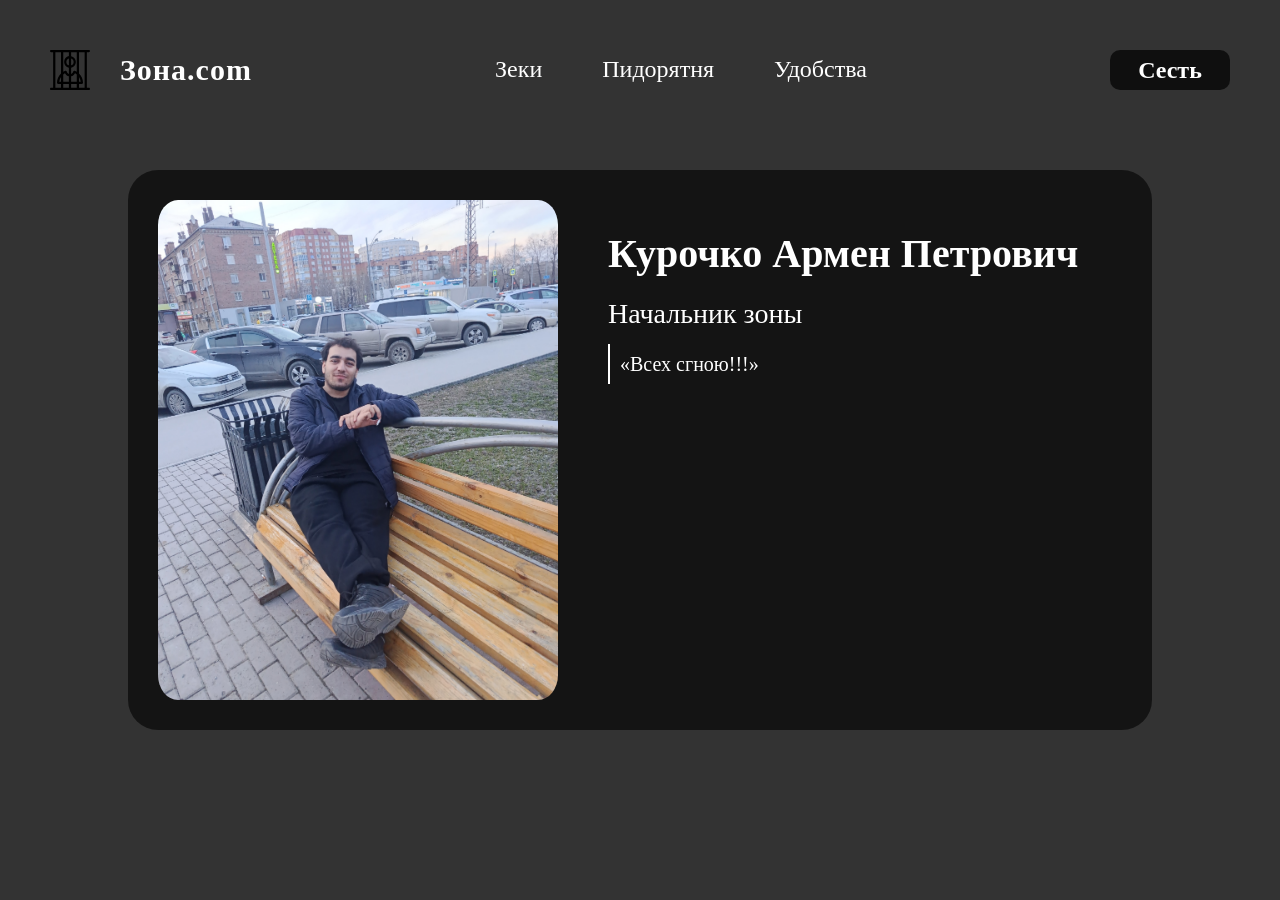
==== index.html @ 1f58d218 "Add files via upload" ====
<!DOCTYPE html>
<html lang="en">

<head>
    <meta charset="UTF-8">
    <!-- <meta name="viewport" content="width=device-width, initial-scale=1.0"> -->
    <title>Зона</title>
    <link rel="stylesheet" href="./css/reset.css">
    <link rel="stylesheet" href="./css/main.css">
</head>

<body>
    <header class="header">
        <div class="header-row">
            <div class="header-title">
                <div class="header-title-img">
                    <img src="./img/logo.svg" alt="Logo">
                </div>
                <div class="header-title-text">Зона.com</div>
            </div>

            <nav class="header-nav">
                <ul>
                    <li><a href="#">Зеки</a></li>
                    <li><a href="#">Пидорятня</a></li>
                    <li><a href="#">Удобства</a></li>
                </ul>
            </nav>

            <button class="header-btn" type="button">
                <div class="btn">Сесть</div>
            </button>
        </div>
    </header>

    <main>
        <div class="container">
            <section>
                <div class="card">
                    <div class="card-img">
                        <img class="img-1" src="./img/boss.jpg" alt="Boss">
                        <img class="img-2" src="./img/boss-2.jpg" alt="Boss-2">
                    </div>

                    <div class="card-content">
                        <div class="card-content-title">Курочко Армен Петрович</div>
                        <div class="card-content-subtitle">Начальник зоны</div>
                        <blockquote class="card-content-cit">«Всех сгною!!!»</blockquote>
                    </div>

                    
                </div>
            </section>
        </div>
    </main>
</body>

</html>
---- css/main.css ----
body {
    font-size: 24px;
    font-family: Georgia, 'Times New Roman', Times, serif;
    background-color: rgb(51, 51, 51);
    color: white;
    line-height: 130%;
    font-weight: 500;
}

/* HEADER */

.header {}

.header-row {
    display: flex;
    justify-content: space-between;
    padding: 50px;
}

.header-title {
    display: flex;
    align-items: center;
    gap: 30px;
}

.header-title-img {
    width: 40px;
}

.header-title-text {
    font-size: 30px;
    font-weight: 600;
    letter-spacing: 1px;
}

.header-nav {
    display: flex;
    align-items: center;
}

.header-nav ul {
    display: flex;
    align-items: center;
    gap: 60px;
}

.header-nav ul li {
    transition: 0.4s ease;
}

.header-nav ul li:hover {
    transform: translateY(-20%);
}

.header-btn {}

.btn {
    height: 100%;
    width: 120px;
    background-color: rgba(0, 0, 0, 0.7);
    border-radius: 10px;
    display: flex;
    align-items: center;
    justify-content: center;
    font-weight: 700;
    transition: 0.4s;
}

.btn:hover {
    background-color: rgba(0, 0, 0, 0.4);
}

/* MAIN */

.container {
    margin-top: 30px;
    margin-left: auto;
    margin-right: auto;
    width: 80%;
}

.card {
    padding: 30px;
    background-color: rgba(0, 0, 0, 0.601);
    border-radius: 30px;
    display: flex;
    gap: 50px;
}

.card-img {
    position: relative;
    width: 400px;
    height: 500px;
    
}

.card-img img {
    width: 100%;
    height: 100%;
    object-fit: cover;
    border-radius: 5%;
    position: absolute;
    left: 0;
    top: 0;
    transition: 0.6s ease;
}

.img-2 {
    opacity: 0;
}

.card-img:hover .img-2 {
    opacity: 1;
}

.card-img:hover .img-1 {
    opacity: 0;
}

.card-content {
    padding-top: 30px;
    display: flex;
    flex-direction: column;
    max-width: 50%;
}

.card-content-title {
    font-weight: 800;
    font-size: 40px;
    line-height: 120%;
    margin-bottom: 20px;
}

.card-content-subtitle {
    font-size: 28px;
    font-weight: 500;
}

.card-content-cit {
    padding-left: 10px;
    border-left: 2px solid white;
    font-size: 20px;
    line-height: 2;
    margin-top: 15px;
}
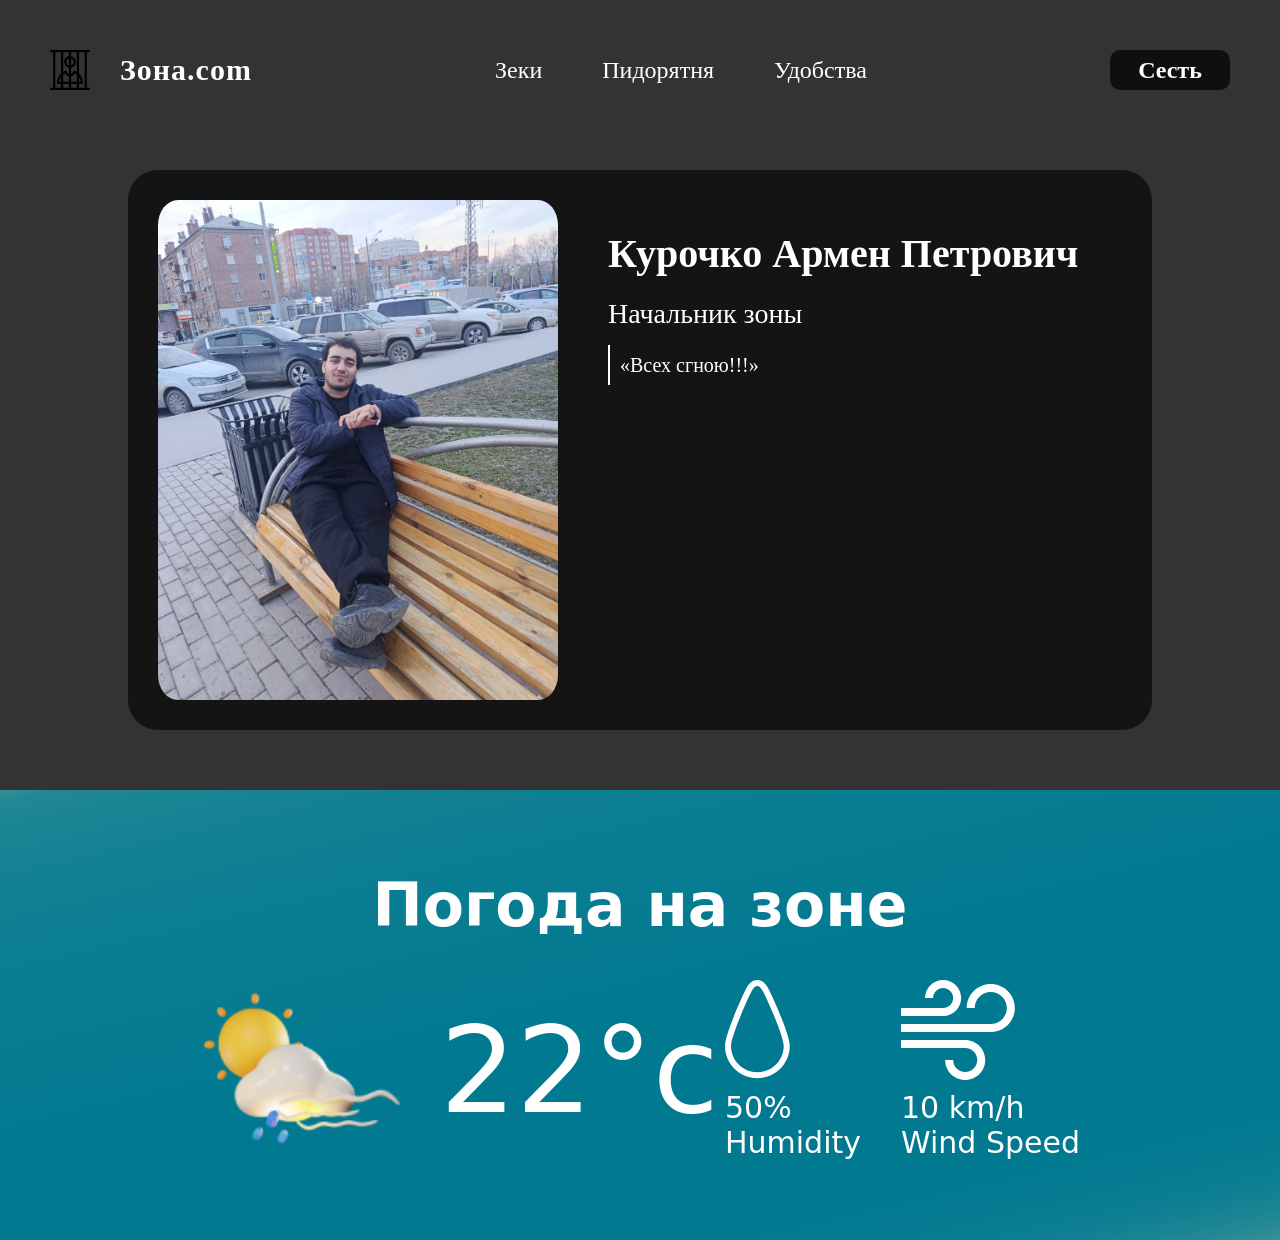
==== commit 2e95cec2: "Add files via upload" ====
--- a/index.html
+++ b/index.html
@@ -7,6 +7,7 @@
     <title>Зона</title>
     <link rel="stylesheet" href="./css/reset.css">
     <link rel="stylesheet" href="./css/main.css">
+    <link rel="stylesheet" href="./css/weather.css">
 </head>
 
 <body>
@@ -48,11 +49,55 @@
                         <blockquote class="card-content-cit">«Всех сгною!!!»</blockquote>
                     </div>
 
-                    
+
                 </div>
             </section>
         </div>
+        <section class="app">
+
+            <div class="weather">
+                <!-- <form action="" class="form" id="form">
+                        <input type="text" class="form__input" placeholder="Enter city name">
+                        <button class="form__btn">
+                            <img src="./img/weather/search-line.svg" alt="Search">
+                        </button>
+                    </form> -->
+                <h1 class="app-title">Погода на зоне</h1>
+                
+                <div class="weather-content">
+
+                    <div class="weather__info">
+                        <img src="./img/weather/drizzle.png" alt="Weather" class="weather__img">
+                        <div class="weather__temp">22°c</div>
+                        <!-- <div class="weather__city">Moscow</div> -->
+                    </div>
+
+                    <div class="weather-details-container">
+                        <div class="weather__details">
+                            <img src="./img/weather/vlaj.svg" alt="" class="details__img">
+                            <div class="weather__info-container">
+                                <div class="details__value" id="humidity">50%</div>
+                                <div class="details__title">Humidity</div>
+                            </div>
+                        </div>
+
+                        <div class="weather__details">
+                            <img src="./img/weather/wind.svg" alt="" class="details__img">
+                            <div class="weather__info-container">
+                                <div class="details__value" id="speed">10 km/h</div>
+                                <div class="details__title">Wind Speed</div>
+                            </div>
+
+                        </div>
+                    </div>
+                </div>
+
+
+
+        </section>
+        </div>
     </main>
+    <script src="./js/main.js"></script>
 </body>
 
 </html>
--- a/css/main.css
+++ b/css/main.css
@@ -3,7 +3,7 @@
     font-family: Georgia, 'Times New Roman', Times, serif;
     background-color: rgb(51, 51, 51);
     color: white;
-    line-height: 130%;
+    /* line-height: 130%; */
     font-weight: 500;
 }
 
--- a/css/weather.css
+++ b/css/weather.css
@@ -0,0 +1,160 @@
+.app {
+    display: flex;
+    justify-content: center;
+    margin-top: 60px;
+}
+
+.weather {
+    width: 100%;
+    background: linear-gradient(167deg, #389196, 4.7%, #007991, 95.98%, #389196);
+    display: flex;
+    flex-direction: column;
+    justify-content: center;
+    font-family: system-ui;
+    padding: 80px 200px;
+}
+
+/* .form {
+
+    height: 40px;
+    background: #fff;
+    border-radius: 60px;
+    display: flex;
+    align-items: center;
+    margin: 30px 20px 10px;
+
+}
+
+.form__input {
+    font-size: 18px;
+    padding-left: 20px;
+    padding-right: 10px;
+    color: rgb(0, 0, 0);
+}
+
+input:focus {
+    outline: none;
+}
+
+.form__btn {
+    padding: 0 10px;
+    display: flex;
+    align-items: center;
+
+} */
+
+.app-title {
+    text-align: center;
+    font-size: 60px;
+    font-weight: 700;
+}
+
+.weather__info {
+    display: flex;
+    align-items: center;
+    gap: 40px;
+}
+
+
+.weather-content {
+    margin-top: 40px;
+    display: flex;
+    justify-content: space-between;
+}
+
+
+.weather__img {
+    width: 200px;
+}
+
+.weather__temp {
+    font-size: 120px;
+}
+
+.weather-details-container {
+    display: flex;
+    align-items: center;
+    gap: 40px;
+}
+
+.weather__details {
+    font-size: 30px;
+    display: flex;
+    flex-direction: column;
+    align-items: flex-start;
+    gap: 10px;
+}
+
+.details__img {
+    height: 100px;
+}
+
+.weather__info-container {
+    display: flex;
+    flex-direction: column;
+    font-weight: 400;
+}
+
+.details__value {}
+
+.details__title {}
+
+/* .weather__img {
+    width: 60px;
+    margin-bottom: 15px;
+}
+
+.weather__temp {
+    font-weight: 700;
+    font-style: Bold;
+    font-size: 56px;
+    line-height: 100%;
+    letter-spacing: 0%;
+    text-align: center;
+}
+
+.weather__city {
+    font-weight: 500;
+    font-style: Medium;
+    font-size: 38px;
+    line-height: 100%;
+    letter-spacing: 0%;
+    text-align: center;
+}
+
+.weather-details-container {
+    display: flex;
+    justify-content: space-between;
+}
+
+.weather__details {
+    display: flex;
+}
+
+.weather__info-container {
+    display: flex;
+    flex-direction: column;
+    justify-content: space-between;
+}
+
+.details__img {
+    width: 36px;
+    height: 36px;
+    margin-right: 10px;
+}
+
+.details__value {
+    font-weight: 300;
+    font-style: Light;
+    font-size: 20px;
+    line-height: 100%;
+    letter-spacing: 0%;
+}
+
+.details__title {
+    font-weight: 300;
+    font-style: Light;
+    font-size: 14px;
+    line-height: 100%;
+    letter-spacing: 0%;
+} */
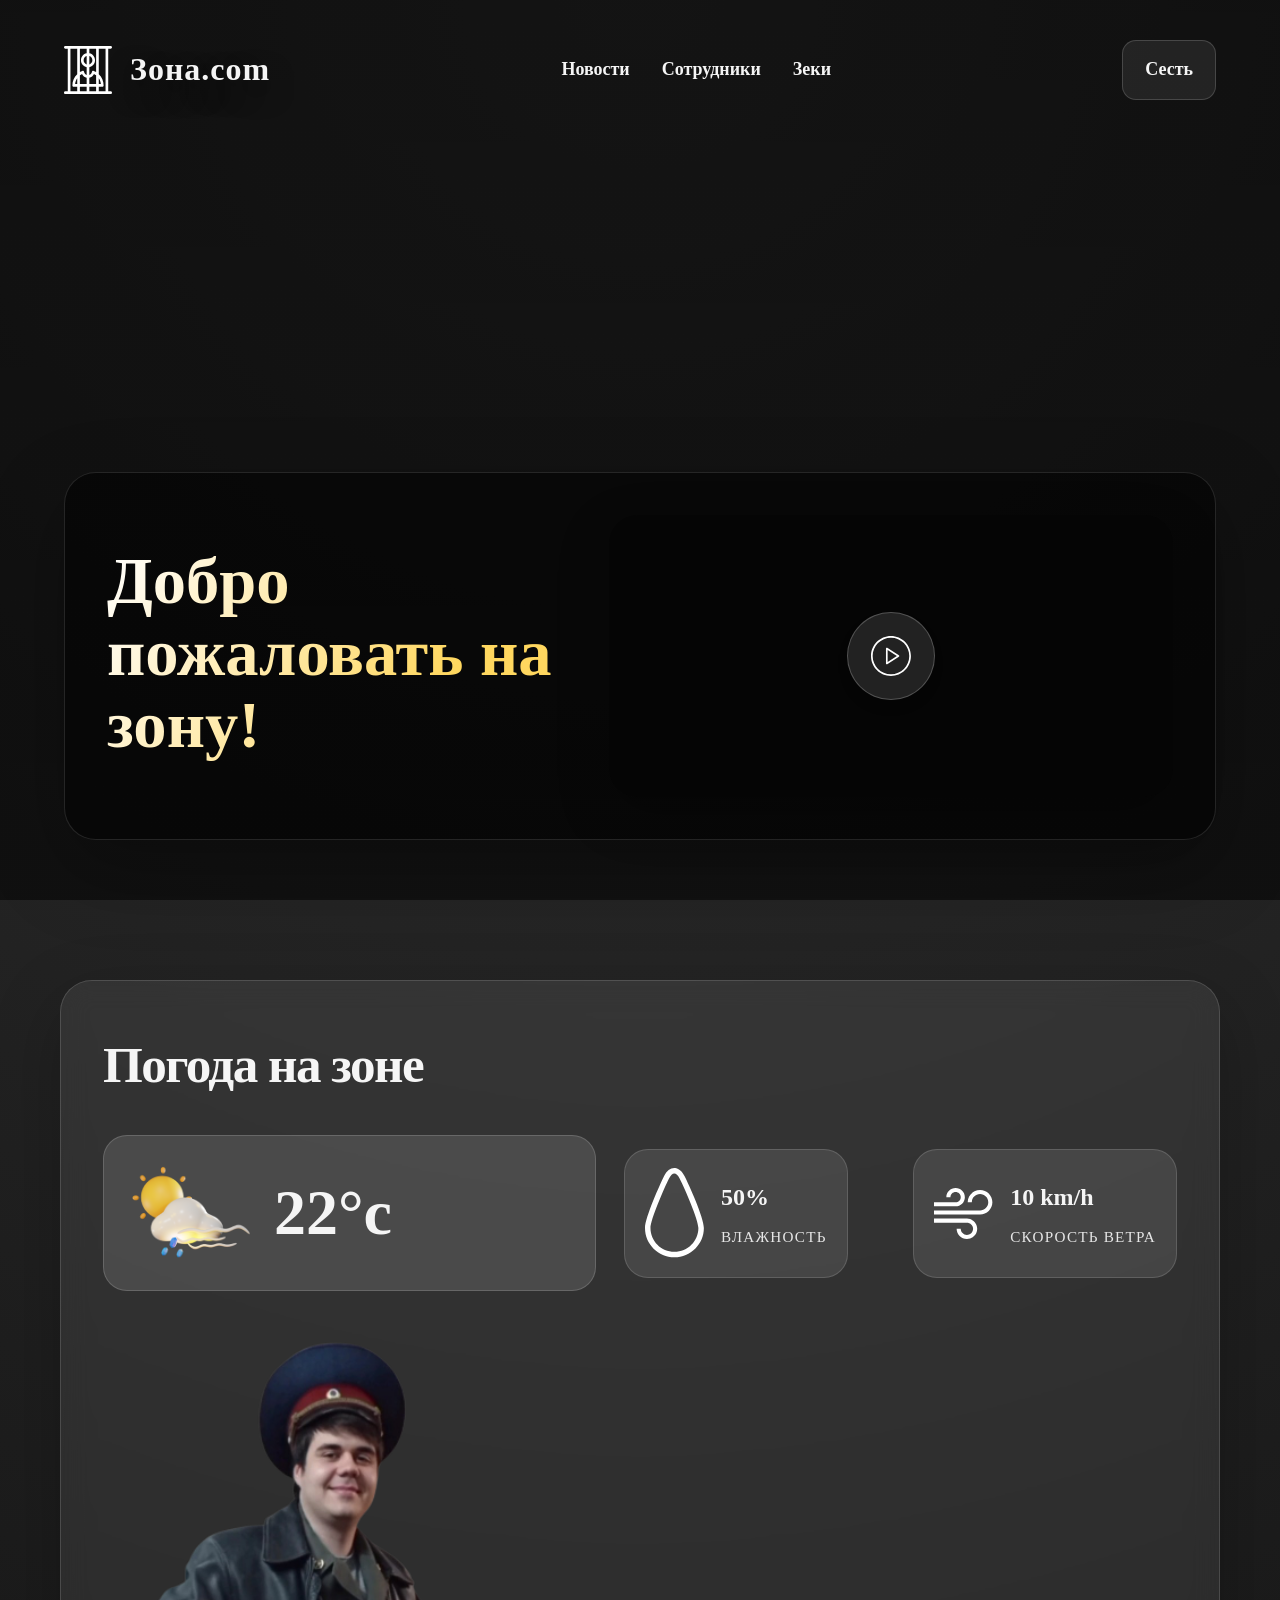
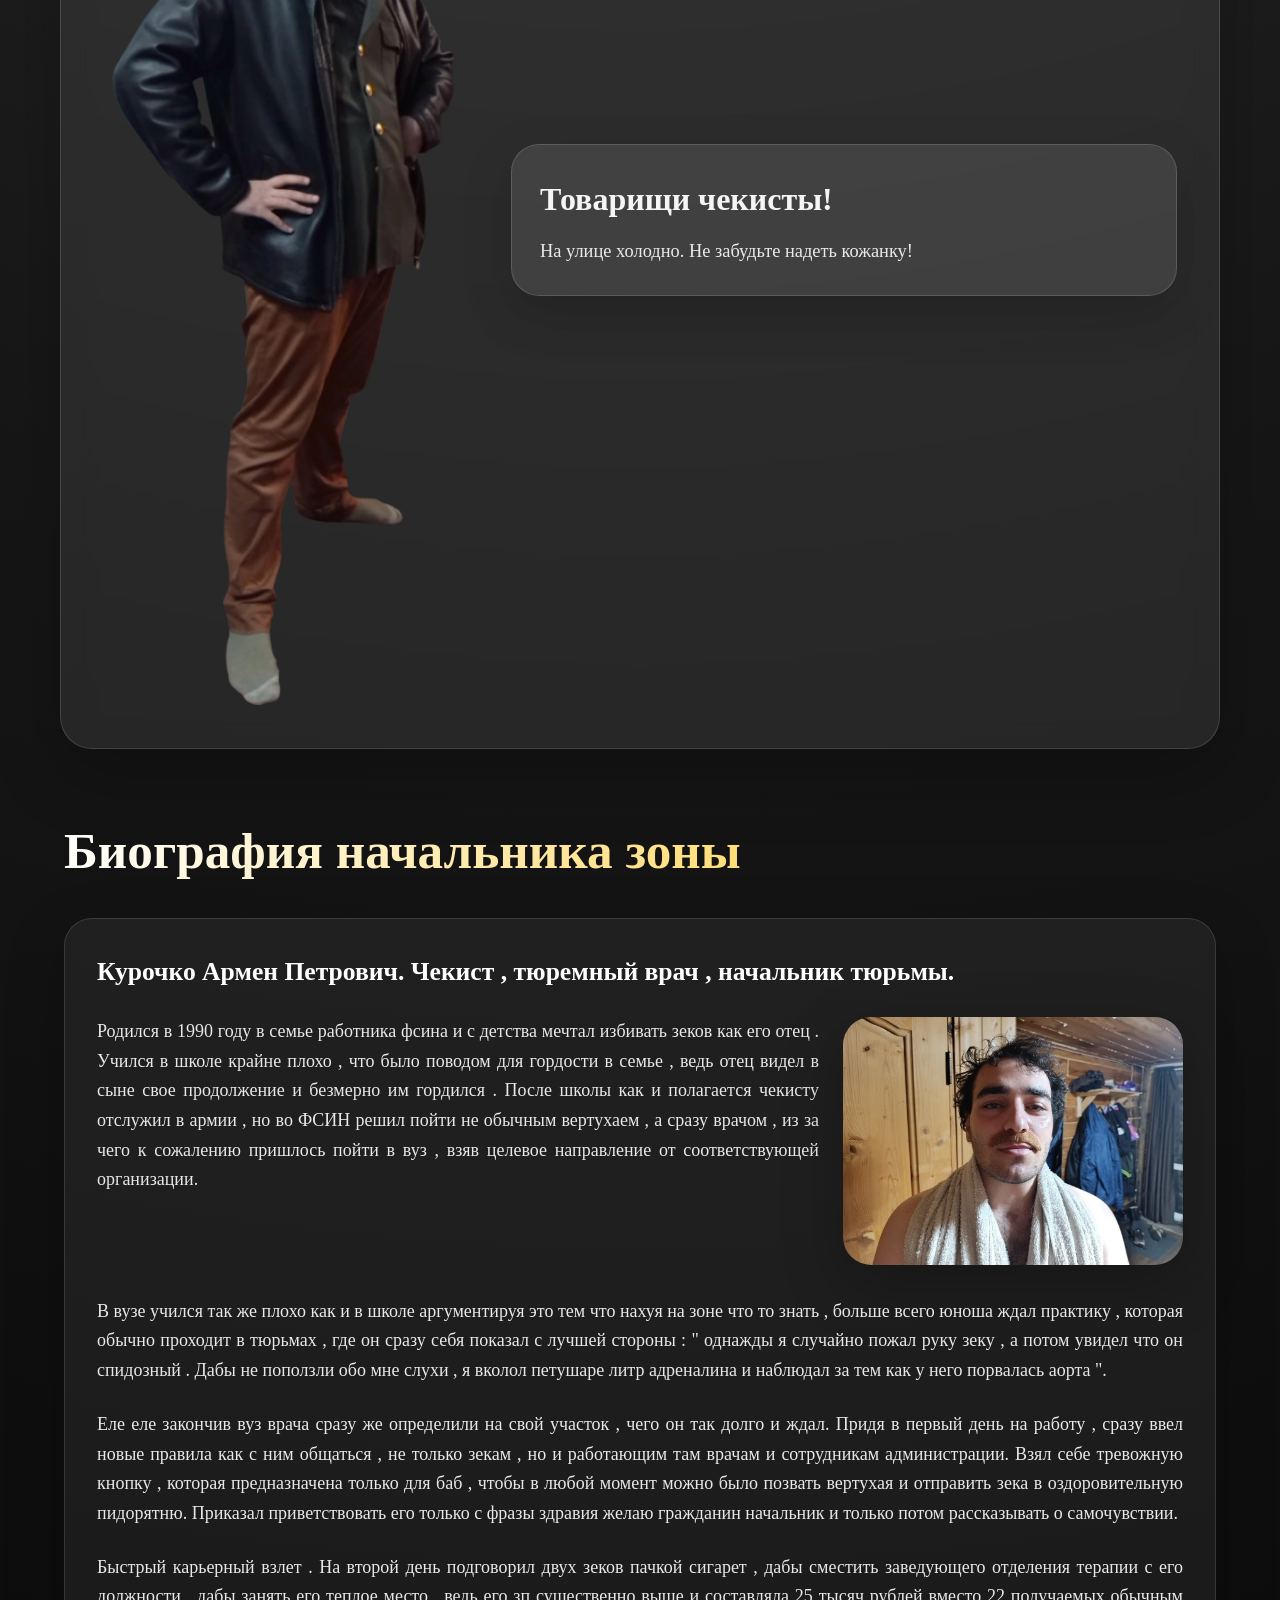
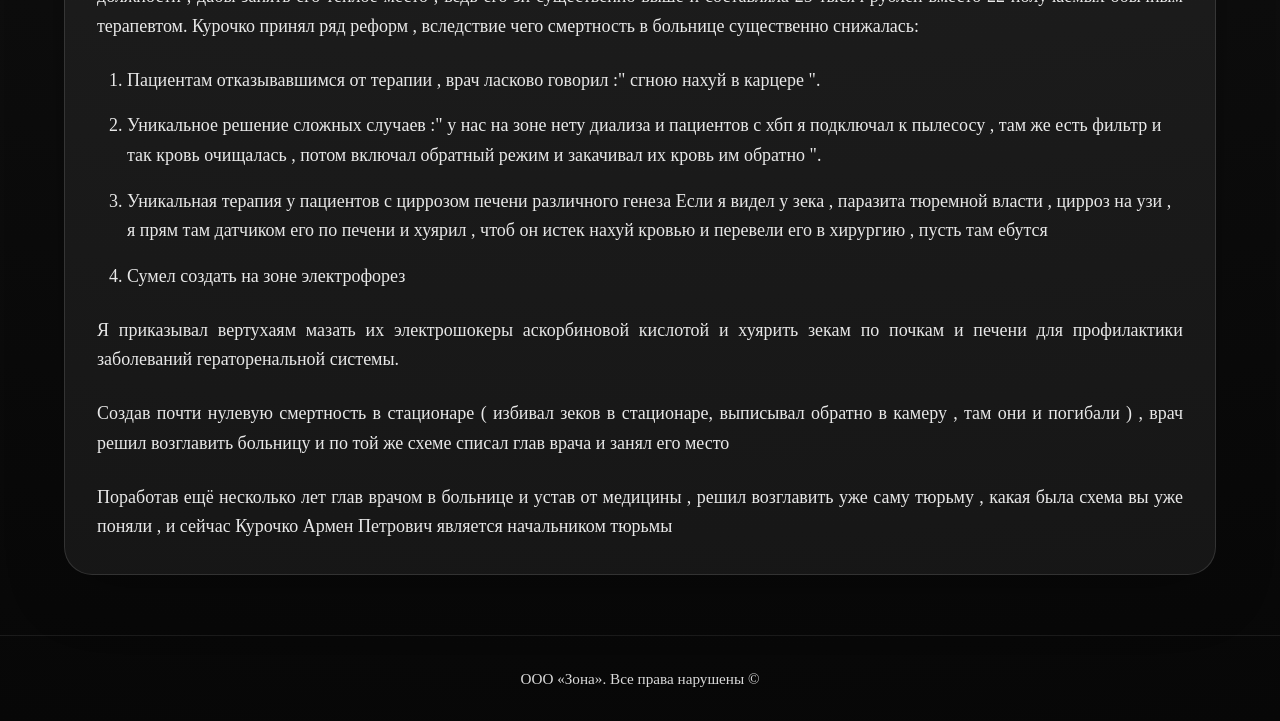
==== commit 882d5ed8: "Add files via upload" ====
--- a/index.html
+++ b/index.html
@@ -3,7 +3,7 @@
 
 <head>
     <meta charset="UTF-8">
-    <!-- <meta name="viewport" content="width=device-width, initial-scale=1.0"> -->
+    <meta name="viewport" content="width=device-width, initial-scale=1.0">
     <title>Зона</title>
     <link rel="stylesheet" href="./css/reset.css">
     <link rel="stylesheet" href="./css/main.css">
@@ -11,34 +11,30 @@
 </head>
 
 <body>
-    <header class="header">
+    <header class="header header-h">
         <div class="header-row">
-            <div class="header-title">
-                <div class="header-title-img">
-                    <img src="./img/logo.svg" alt="Logo">
-                </div>
-                <div class="header-title-text">Зона.com</div>
-            </div>
-
+            <a href="./index.html">
+                <div class="header-title">
+                    <div class="header-title-img">
+                        <img src="./img/logo.svg" alt="Logo">
+                    </div>
+                    <div class="header-title-text">Зона.com</div>
+                </div>
+            </a>
             <nav class="header-nav">
                 <ul>
-                    <li><a href="#">Зеки</a></li>
-                    <li><a href="#">Пидорятня</a></li>
-                    <li><a href="#">Удобства</a></li>
+                    <li><a href="./pages/news.html">Новости</a></li>
+                    <li><a href="./pages/employee.html">Сотрудники</a></li>
+                    <li><a href="./pages/zeki.html">Зеки</a></li>
                 </ul>
             </nav>
 
-            <button class="header-btn" type="button">
-                <div class="btn">Сесть</div>
-            </button>
+            <a href="./pages/form.html" class="header-btn btn">Сесть</a>
         </div>
-    </header>
-
-    <main>
         <div class="container">
             <section>
                 <div class="card">
-                    <div class="card-img">
+                    <!-- <div class="card-img">
                         <img class="img-1" src="./img/boss.jpg" alt="Boss">
                         <img class="img-2" src="./img/boss-2.jpg" alt="Boss-2">
                     </div>
@@ -47,12 +43,25 @@
                         <div class="card-content-title">Курочко Армен Петрович</div>
                         <div class="card-content-subtitle">Начальник зоны</div>
                         <blockquote class="card-content-cit">«Всех сгною!!!»</blockquote>
-                    </div>
-
-
+                    </div> -->
+                    <h1 class="card-title">Добро пожаловать на зону!</h1>
+                    <div class="video-container">
+                        <video src="./video/video.mp4" class="video"></video>
+                        <div class="overlay">
+                            <button class="video-button">
+                                <img src="./img/play-white.svg" alt="Play" class="btn-icon">
+                            </button>
+                        </div>
+
+                    </div>
                 </div>
             </section>
         </div>
+
+    </header>
+
+    <main>
+
         <section class="app">
 
             <div class="weather">
@@ -63,7 +72,7 @@
                         </button>
                     </form> -->
                 <h1 class="app-title">Погода на зоне</h1>
-                
+
                 <div class="weather-content">
 
                     <div class="weather__info">
@@ -77,7 +86,7 @@
                             <img src="./img/weather/vlaj.svg" alt="" class="details__img">
                             <div class="weather__info-container">
                                 <div class="details__value" id="humidity">50%</div>
-                                <div class="details__title">Humidity</div>
+                                <div class="details__title">Влажность</div>
                             </div>
                         </div>
 
@@ -85,18 +94,115 @@
                             <img src="./img/weather/wind.svg" alt="" class="details__img">
                             <div class="weather__info-container">
                                 <div class="details__value" id="speed">10 km/h</div>
-                                <div class="details__title">Wind Speed</div>
+                                <div class="details__title">Скорость ветра</div>
                             </div>
 
                         </div>
                     </div>
                 </div>
 
-
-
+                <div class="weather-content-bottom">
+                    <img src="./img/weather/koj-cold.png" alt="koj" class="koj">
+                    <div class="weather-message">
+                        <div class="weather-message-hello">Товарищи чекисты!</div>
+                        <div class="weather-message-text">На улице холодно. Не забудьте надеть кожанку!</div>
+                    </div>
+                </div>
+
+
+        </section>
+
+        <section>
+            <div class="container">
+                <h1 class="bio-title">Биография начальника зоны</h1>
+                <div class="bio-text">
+                    <h2>Курочко Армен Петрович. Чекист , тюремный врач , начальник тюрьмы.</h2>
+                    <div class="text-img">
+                        <p>Родился в 1990 году в семье работника фсина и с детства мечтал избивать зеков как его отец .
+                            Учился
+                            в школе крайне плохо
+                            , что было поводом для гордости в семье , ведь отец видел в сыне свое продолжение и безмерно
+                            им
+                            гордился . После школы
+                            как и полагается чекисту отслужил в армии , но во ФСИН решил пойти не обычным вертухаем , а
+                            сразу
+                            врачом , из за чего к
+                            сожалению пришлось пойти в вуз , взяв целевое направление от соответствующей организации.
+                        </p>
+
+                        <div class="bio-img-container">
+                            <img src="./img/bio-img.jpg" alt="Armen" class="bio-img">
+                        </div>
+
+                    </div>
+
+
+                    <p>В вузе учился так же плохо как и в школе аргументируя это тем что нахуя на зоне что то знать ,
+                        больше всего юноша ждал
+                        практику , которая обычно проходит в тюрьмах , где он сразу себя показал с лучшей стороны : "
+                        однажды я случайно пожал
+                        руку зеку , а потом увидел что он спидозный . Дабы не поползли обо мне слухи , я вколол петушаре
+                        литр адреналина и
+                        наблюдал за тем как у него порвалась аорта ".</p>
+
+                    <p>Еле еле закончив вуз врача сразу же определили на свой участок , чего он так долго и ждал. Придя
+                        в
+                        первый день на работу
+                        , сразу ввел новые правила как с ним общаться , не только зекам , но и работающим там врачам и
+                        сотрудникам
+                        администрации. Взял себе тревожную кнопку , которая предназначена только для баб , чтобы в любой
+                        момент можно было
+                        позвать вертухая и отправить зека в оздоровительную пидорятню. Приказал приветствовать его
+                        только с
+                        фразы здравия желаю
+                        гражданин начальник и только потом рассказывать о самочувствии.</p>
+
+                    <p>Быстрый карьерный взлет .
+                        На второй день подговорил двух зеков пачкой сигарет , дабы сместить заведующего отделения
+                        терапии с
+                        его должности , дабы
+                        занять его теплое место , ведь его зп существенно выше и составляла 25 тысяч рублей вместо 22
+                        получаемых обычным
+                        терапевтом. Курочко принял ряд реформ , вследствие чего смертность в больнице существенно
+                        снижалась:</p>
+                    <ol>
+                        <li>Пациентам отказывавшимся от терапии , врач ласково говорил :" сгною нахуй в карцере ".</li>
+                        <li>Уникальное решение сложных случаев :" у нас на зоне нету диализа и пациентов с хбп я
+                            подключал к
+                            пылесосу , там же
+                            есть фильтр и так кровь очищалась , потом включал обратный режим и закачивал их кровь им
+                            обратно ".</li>
+                        <li>Уникальная терапия у пациентов с циррозом печени различного генеза
+                            Если я видел у зека , паразита тюремной власти , цирроз на узи , я прям там датчиком его по
+                            печени и
+                            хуярил , чтоб он
+                            истек нахуй кровью и перевели его в хирургию , пусть там ебутся
+                        </li>
+                        <li>Сумел создать на зоне электрофорез</li>
+                    </ol>
+
+
+                    <p>Я приказывал вертухаям мазать их электрошокеры аскорбиновой кислотой и хуярить зекам по почкам и
+                        печени для профилактики
+                        заболеваний гераторенальной системы.</p>
+
+                    <p>Создав почти нулевую смертность в стационаре ( избивал зеков в стационаре, выписывал обратно в
+                        камеру , там они и
+                        погибали ) , врач решил возглавить больницу и по той же схеме списал глав врача и занял его
+                        место</p>
+
+                    <p>Поработав ещё несколько лет глав врачом в больнице и устав от медицины , решил возглавить уже
+                        саму
+                        тюрьму , какая была
+                        схема вы уже поняли , и сейчас Курочко Армен Петрович является начальником тюрьмы</p>
+
+                </div>
+            </div>
         </section>
         </div>
     </main>
+
+    <footer class="footer">ООО «Зона». Все права нарушены ©</footer>
     <script src="./js/main.js"></script>
 </body>
 
--- a/css/main.css
+++ b/css/main.css
@@ -1,145 +1,345 @@
+*,
+*::before,
+*::after {
+    box-sizing: border-box;
+}
+
+html,
 body {
-    font-size: 24px;
+    margin: 0;
+    padding: 0;
+    min-height: 100%;
+}
+
+body {
     font-family: Georgia, 'Times New Roman', Times, serif;
-    background-color: rgb(51, 51, 51);
-    color: white;
-    /* line-height: 130%; */
+    font-size: 18px;
+    line-height: 1.65;
     font-weight: 500;
+    color: #f5f5f5;
+    background: radial-gradient(circle at top, #2f2f2f 0%, #161616 55%, #070707 100%);
+}
+
+a {
+    color: inherit;
+    text-decoration: none;
+}
+
+img {
+    max-width: 100%;
+    display: block;
+}
+
+button,
+input,
+select {
+    font: inherit;
 }
 
 /* HEADER */
 
-.header {}
+.header {
+    background-image: linear-gradient(rgba(0, 0, 0, 0.588), rgba(0, 0, 0, 0.533)), url('https://avatars.mds.yandex.net/i?id=0052e445985fc581bc419fad2e27805e_l-5161061-images-thumbs&n=13');
+    background-size: cover;
+    background-position: center;
+    background-repeat: no-repeat;
+    /* min-height: 100vh; */
+    display: flex;
+    flex-direction: column;
+    justify-content: space-between;
+}
+
+.header-h {
+    min-height: 100vh;
+}
 
 .header-row {
-    display: flex;
+    width: min(1160px, 90%);
+    margin: 0 auto;
+    padding: 40px 0;
+    display: flex;
+    align-items: center;
     justify-content: space-between;
-    padding: 50px;
+    gap: 24px;
+    flex-wrap: wrap;
 }
 
 .header-title {
     display: flex;
     align-items: center;
-    gap: 30px;
+    gap: 18px;
 }
 
 .header-title-img {
+    width: 48px;
+}
+
+.header-title-text {
+    font-size: clamp(1.8rem, 2.5vw, 2.8rem);
+    font-weight: 800;
+    letter-spacing: 1px;
+    text-shadow: 0 12px 24px rgba(0, 0, 0, 0.5);
+}
+
+.header-nav ul {
+    display: flex;
+    flex-wrap: wrap;
+    gap: 32px;
+    margin: 0;
+    padding: 0;
+    list-style: none;
+}
+
+.header-nav a {
+    color: #f5f5f5;
+    font-weight: 600;
+    transition: color 0.25s ease, transform 0.25s ease;
+}
+
+.header-nav a:hover {
+    color: #ffd85f;
+    transform: translateY(-3px);
+}
+
+.header-btn {
+    display: inline-flex;
+}
+
+.btn {
+    display: inline-flex;
+    align-items: center;
+    justify-content: center;
+    padding: 14px 22px;
+    border-radius: 14px;
+    border: 1px solid rgba(255, 255, 255, 0.16);
+    background-color: rgba(255, 255, 255, 0.08);
+    color: #ffffff;
+    font-weight: 700;
+    transition: transform 0.25s ease, background-color 0.25s ease, border-color 0.25s ease;
+}
+
+.btn:hover {
+    background-color: rgba(255, 216, 95, 0.18);
+    border-color: rgba(255, 216, 95, 0.35);
+    transform: translateY(-2px);
+}
+
+/* MAIN */
+
+.container {
+    width: min(1160px, 90%);
+    margin: 0 auto;
+    padding-bottom: 60px;
+}
+
+.card {
+    display: grid;
+    grid-template-columns: minmax(280px, 1fr) minmax(320px, 1.2fr);
+    gap: 32px;
+    align-items: center;
+    background: rgba(0, 0, 0, 0.555);
+    border: 1px solid rgba(255, 255, 255, 0.12);
+    border-radius: 32px;
+    padding: 42px;
+    box-shadow: 0 28px 80px rgba(0, 0, 0, 0.28);
+    /* backdrop-filter: blur(12px); */
+    overflow: visible;
+}
+
+.card-title {
+    margin: 0;
+    font-size: clamp(2.6rem, 5.2vw, 4.4rem);
+    line-height: 1.08;
+    font-weight: 800;
+    position: relative;
+    z-index: 3;
+    padding-bottom: 6px;
+    background: linear-gradient(120deg, #ffffff, #ffd75f 70%);
+    -webkit-background-clip: text;
+    -webkit-text-fill-color: transparent;
+    display: block;
+    max-width: 100%;
+    white-space: normal;
+    overflow-wrap: break-word;
+    word-break: break-word;
+}
+
+.video-container {
+    position: relative;
+    border-radius: 28px;
+    overflow: hidden;
+    min-height: 280px;
+    box-shadow: 0 18px 50px rgba(0, 0, 0, 0.26);
+    z-index: 1;
+}
+
+.video {
+    width: 100%;
+    height: auto;
+    display: block;
+}
+
+.overlay {
+    position: absolute;
+    inset: 0;
+    display: flex;
+    align-items: center;
+    justify-content: center;
+    background: rgba(0, 0, 0, 0.32);
+}
+
+.overlay.hidden {
+    opacity: 0;
+    visibility: hidden;
+    pointer-events: none;
+    transition: opacity 160ms ease, visibility 160ms ease;
+}
+
+.video-button {
+    width: 88px;
+    height: 88px;
+    border-radius: 50%;
+    background: rgba(255, 255, 255, 0.12);
+    border: 1px solid rgba(255, 255, 255, 0.22);
+    display: inline-flex;
+    align-items: center;
+    justify-content: center;
+    cursor: pointer;
+    transition: transform 0.25s ease, background-color 0.25s ease;
+}
+
+.video-button:hover {
+    background: rgba(255, 255, 255, 0.22);
+    transform: scale(1.05);
+}
+
+.btn-icon {
     width: 40px;
-}
-
-.header-title-text {
-    font-size: 30px;
-    font-weight: 600;
-    letter-spacing: 1px;
-}
-
-.header-nav {
-    display: flex;
-    align-items: center;
-}
-
-.header-nav ul {
-    display: flex;
-    align-items: center;
-    gap: 60px;
-}
-
-.header-nav ul li {
-    transition: 0.4s ease;
-}
-
-.header-nav ul li:hover {
-    transform: translateY(-20%);
-}
-
-.header-btn {}
-
-.btn {
-    height: 100%;
-    width: 120px;
-    background-color: rgba(0, 0, 0, 0.7);
-    border-radius: 10px;
-    display: flex;
-    align-items: center;
-    justify-content: center;
+    height: auto;
+    filter: drop-shadow(0 8px 20px rgba(0, 0, 0, 0.35));
+}
+
+.bio-title {
+    font-size: clamp(3rem, 4vw, 4.4rem);
+    font-weight: 800;
+    margin-top: 0;
+    margin-bottom: 24px;
+    background: linear-gradient(120deg, #ffffff, #ffd75f 70%);
+    -webkit-background-clip: text;
+    -webkit-text-fill-color: transparent;
+}
+
+.bio-text {
+    background: rgba(255, 255, 255, 0.06);
+    border: 1px solid rgba(255, 255, 255, 0.12);
+    border-radius: 28px;
+    padding: 32px;
+    box-shadow: 0 20px 60px rgba(0, 0, 0, 0.22);
+    color: #e8e8e8;
+}
+
+.bio-text h2 {
+    font-size: 1.6rem;
     font-weight: 700;
-    transition: 0.4s;
-}
-
-.btn:hover {
-    background-color: rgba(0, 0, 0, 0.4);
-}
-
-/* MAIN */
-
-.container {
-    margin-top: 30px;
-    margin-left: auto;
-    margin-right: auto;
-    width: 80%;
-}
-
-.card {
-    padding: 30px;
-    background-color: rgba(0, 0, 0, 0.601);
-    border-radius: 30px;
-    display: flex;
-    gap: 50px;
-}
-
-.card-img {
-    position: relative;
-    width: 400px;
-    height: 500px;
-    
-}
-
-.card-img img {
+    margin-bottom: 24px;
+    color: #fff;
+}
+
+.bio-text p {
+    margin: 0 0 24px;
+    text-align: justify;
+}
+
+.bio-text p:last-child {
+    margin-bottom: 0;
+}
+
+.bio-text ol {
+    padding-left: 30px;
+    margin: 0 0 24px;
+}
+
+.bio-text li {
+    margin-bottom: 16px;
+}
+
+.text-img {
+    display: flex;
+    align-items: flex-start;
+    gap: 24px;
+    flex-wrap: wrap;
+    margin-bottom: 32px;
+}
+
+.text-img p {
+    flex: 1 1 320px;
+}
+
+.bio-img-container {
+    flex: 0 0 340px;
+}
+
+.bio-img {
     width: 100%;
-    height: 100%;
+    height: auto;
+    border-radius: 28px;
     object-fit: cover;
-    border-radius: 5%;
-    position: absolute;
-    left: 0;
-    top: 0;
-    transition: 0.6s ease;
-}
-
-.img-2 {
-    opacity: 0;
-}
-
-.card-img:hover .img-2 {
-    opacity: 1;
-}
-
-.card-img:hover .img-1 {
-    opacity: 0;
-}
-
-.card-content {
-    padding-top: 30px;
-    display: flex;
-    flex-direction: column;
-    max-width: 50%;
-}
-
-.card-content-title {
-    font-weight: 800;
-    font-size: 40px;
-    line-height: 120%;
-    margin-bottom: 20px;
-}
-
-.card-content-subtitle {
-    font-size: 28px;
-    font-weight: 500;
-}
-
-.card-content-cit {
-    padding-left: 10px;
-    border-left: 2px solid white;
-    font-size: 20px;
-    line-height: 2;
-    margin-top: 15px;
+    box-shadow: 0 20px 60px rgba(0, 0, 0, 0.26);
+}
+
+.footer {
+    text-align: center;
+    color: #dadada;
+    padding: 30px 0;
+    font-size: 0.95rem;
+    border-top: 1px solid rgba(255, 255, 255, 0.08);
+}
+
+@media (max-width: 960px) {
+    .card {
+        grid-template-columns: 1fr;
+        padding: 32px;
+    }
+
+    .video-container {
+        min-height: 260px;
+    }
+}
+
+@media (max-width: 700px) {
+    .header-nav ul {
+        gap: 18px;
+        justify-content: center;
+    }
+
+    .btn {
+        width: 100%;
+    }
+
+    /* Ensure header button stretches full width on all pages and markup variants */
+    .header-row {
+        align-items: center;
+    }
+
+    .header-row .header-btn {
+        flex-basis: 100%;
+        width: 100%;
+        display: block;
+        margin-top: 12px;
+    }
+
+    .header-row .header-btn .btn,
+    .header-row a.btn {
+        width: 100% !important;
+        display: inline-flex;
+        justify-content: center;
+    }
+
+    .text-img {
+        flex-direction: column;
+    }
+
+    .bio-img-container {
+        width: 100%;
+    }
 }
--- a/css/weather.css
+++ b/css/weather.css
@@ -1,160 +1,160 @@
 .app {
     display: flex;
     justify-content: center;
-    margin-top: 60px;
+    padding: 0 0 60px;
 }
 
 .weather {
+    margin-top: 80px;
     width: 100%;
-    background: linear-gradient(167deg, #389196, 4.7%, #007991, 95.98%, #389196);
-    display: flex;
-    flex-direction: column;
-    justify-content: center;
-    font-family: system-ui;
-    padding: 80px 200px;
+    max-width: 1160px;
+    background: rgba(255, 255, 255, 0.08);
+    border: 1px solid rgba(255, 255, 255, 0.14);
+    border-radius: 32px;
+    padding: 42px;
+    box-shadow: 0 24px 70px rgba(0, 0, 0, 0.24);
+    backdrop-filter: blur(14px);
 }
 
-/* .form {
-
-    height: 40px;
-    background: #fff;
-    border-radius: 60px;
-    display: flex;
-    align-items: center;
-    margin: 30px 20px 10px;
-
+.app-title {
+    margin: 0 0 28px;
+    font-size: clamp(2.8rem, 4vw, 3.8rem);
+    font-weight: 800;
+    letter-spacing: -0.03em;
 }
 
-.form__input {
-    font-size: 18px;
-    padding-left: 20px;
-    padding-right: 10px;
-    color: rgb(0, 0, 0);
-}
-
-input:focus {
-    outline: none;
-}
-
-.form__btn {
-    padding: 0 10px;
+.weather-content {
     display: flex;
+    flex-wrap: wrap;
+    gap: 28px;
+    justify-content: space-between;
     align-items: center;
-
-} */
-
-.app-title {
-    text-align: center;
-    font-size: 60px;
-    font-weight: 700;
 }
 
 .weather__info {
     display: flex;
     align-items: center;
-    gap: 40px;
+    gap: 24px;
+    flex: 1 1 320px;
+    min-width: 280px;
+    padding: 24px 26px;
+    border-radius: 24px;
+    background: rgba(255, 255, 255, 0.12);
+    border: 1px solid rgba(255, 255, 255, 0.16);
 }
 
-
-.weather-content {
-    margin-top: 40px;
-    display: flex;
-    justify-content: space-between;
-}
-
-
 .weather__img {
-    width: 200px;
+    width: 120px;
 }
 
 .weather__temp {
-    font-size: 120px;
+    font-size: clamp(3rem, 5vw, 5rem);
+    font-weight: 800;
 }
 
 .weather-details-container {
     display: flex;
-    align-items: center;
-    gap: 40px;
+    flex-wrap: wrap;
+    gap: 18px;
+    flex: 1 1 380px;
+    justify-content: space-between;
 }
 
 .weather__details {
-    font-size: 30px;
     display: flex;
-    flex-direction: column;
-    align-items: flex-start;
-    gap: 10px;
+    align-items: center;
+    gap: 16px;
+    min-width: 180px;
+    padding: 18px 20px;
+    border-radius: 24px;
+    background: rgba(255, 255, 255, 0.1);
+    border: 1px solid rgba(255, 255, 255, 0.14);
 }
 
 .details__img {
-    height: 100px;
+    width: 60px;
 }
 
 .weather__info-container {
     display: flex;
     flex-direction: column;
-    font-weight: 400;
+    gap: 6px;
 }
 
-.details__value {}
-
-.details__title {}
-
-/* .weather__img {
-    width: 60px;
-    margin-bottom: 15px;
+.details__value {
+    font-size: 1.5rem;
+    font-weight: 700;
 }
 
-.weather__temp {
-    font-weight: 700;
-    font-style: Bold;
-    font-size: 56px;
-    line-height: 100%;
-    letter-spacing: 0%;
-    text-align: center;
+.details__title {
+    font-size: 0.95rem;
+    text-transform: uppercase;
+    letter-spacing: 0.08em;
+    color: #e7e7e7;
 }
 
-.weather__city {
-    font-weight: 500;
-    font-style: Medium;
-    font-size: 38px;
-    line-height: 100%;
-    letter-spacing: 0%;
-    text-align: center;
-}
-
-.weather-details-container {
+.weather-content-bottom {
+    margin-top: 42px;
     display: flex;
+    flex-wrap: wrap;
+    gap: 28px;
+    align-items: center;
     justify-content: space-between;
 }
 
-.weather__details {
-    display: flex;
+.koj {
+    width: 100%;
+    max-width: 380px;
 }
 
-.weather__info-container {
-    display: flex;
-    flex-direction: column;
-    justify-content: space-between;
+.weather-message {
+    flex: 1 1 420px;
+    min-width: 260px;
+    padding: 28px;
+    border-radius: 28px;
+    background: rgba(255, 255, 255, 0.1);
+    border: 1px solid rgba(255, 255, 255, 0.14);
+    box-shadow: 0 18px 50px rgba(0, 0, 0, 0.2);
 }
 
-.details__img {
-    width: 36px;
-    height: 36px;
-    margin-right: 10px;
+.weather-message-hello {
+    margin: 0 0 12px;
+    font-size: 2rem;
+    font-weight: 800;
 }
 
-.details__value {
-    font-weight: 300;
-    font-style: Light;
-    font-size: 20px;
-    line-height: 100%;
-    letter-spacing: 0%;
+.weather-message-text {
+    margin: 0;
+    font-size: 1.15rem;
+    color: #ebeaea;
+    line-height: 1.6;
 }
 
-.details__title {
-    font-weight: 300;
-    font-style: Light;
-    font-size: 14px;
-    line-height: 100%;
-    letter-spacing: 0%;
-} */+@media (max-width: 960px) {
+    .weather-content {
+        flex-direction: column;
+        align-items: stretch;
+    }
+
+    .weather-details-container {
+        justify-content: space-between;
+    }
+
+    .weather-content-bottom {
+        justify-content: center;
+    }
+}
+
+@media (max-width: 680px) {
+    .weather {
+        padding: 28px;
+    }
+
+    .app-title {
+        font-size: 2.5rem;
+    }
+
+    .weather__img {
+        width: 100px;
+    }
+}
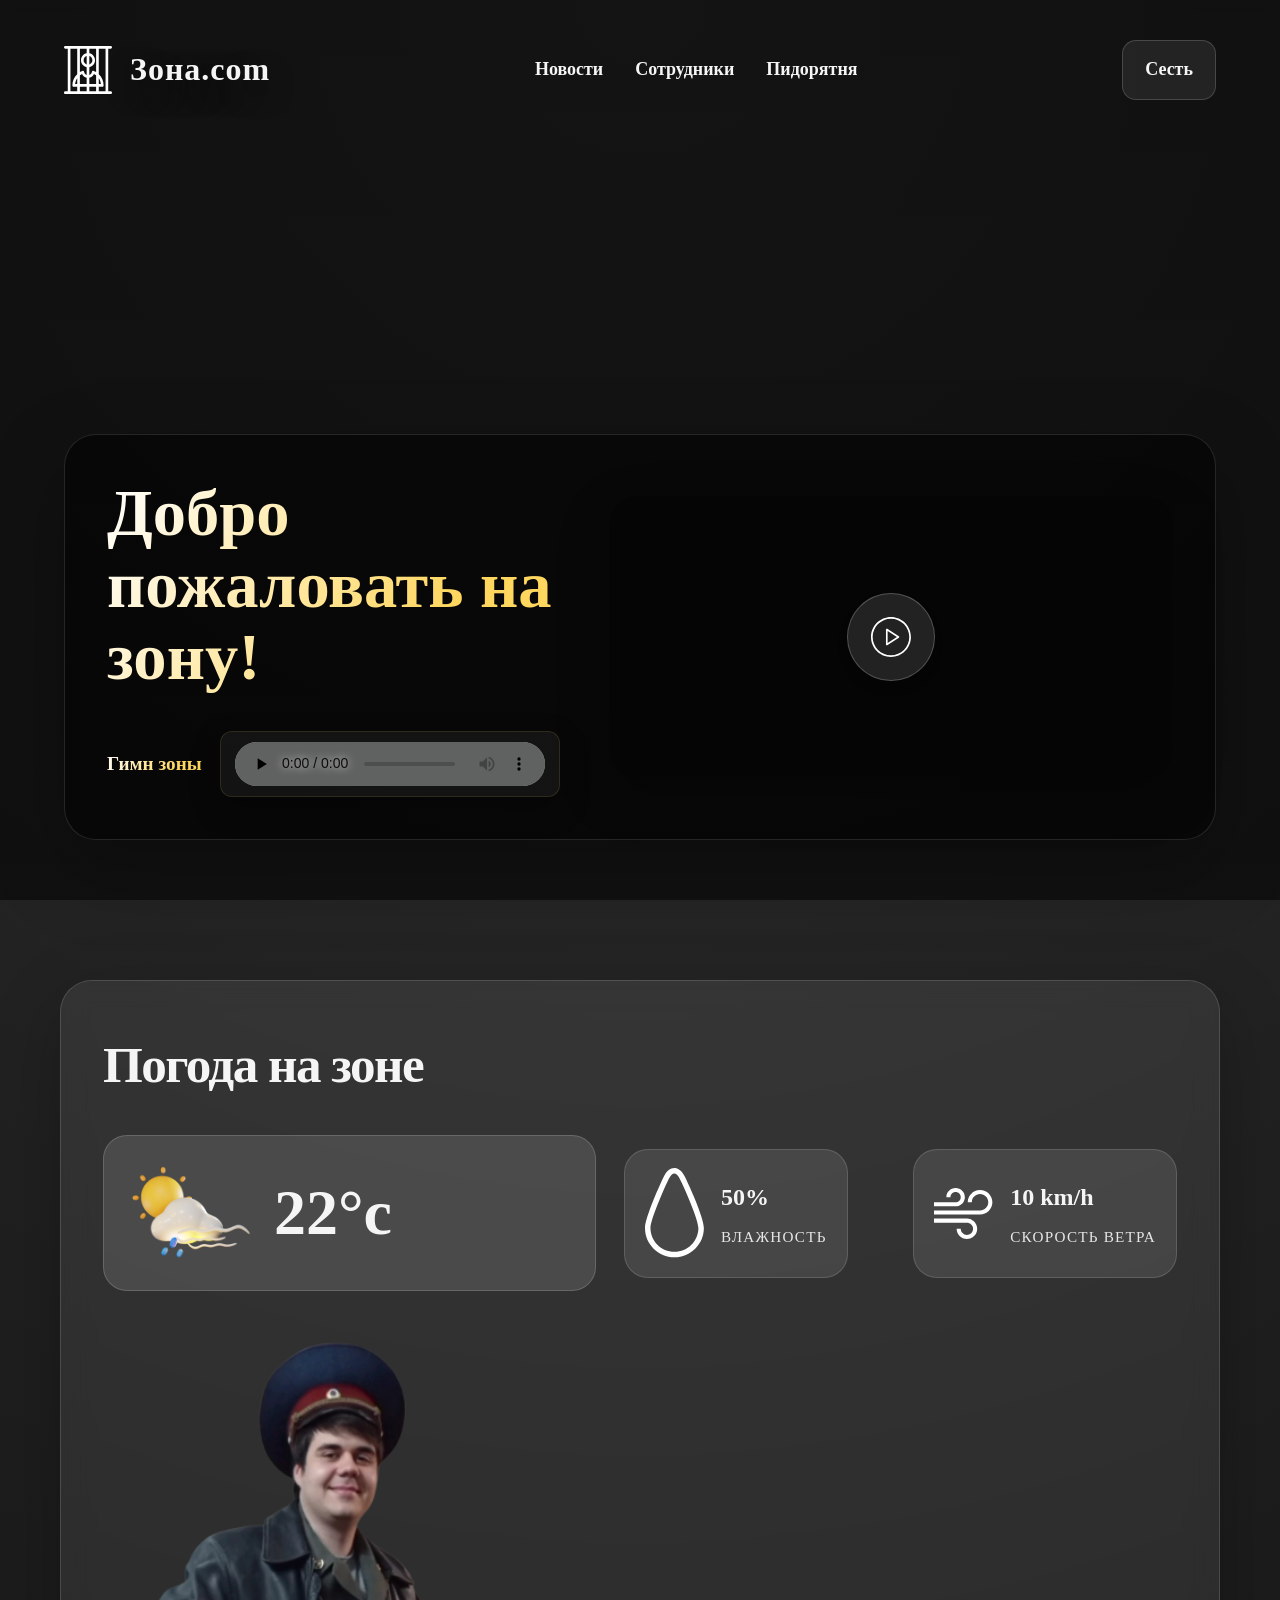
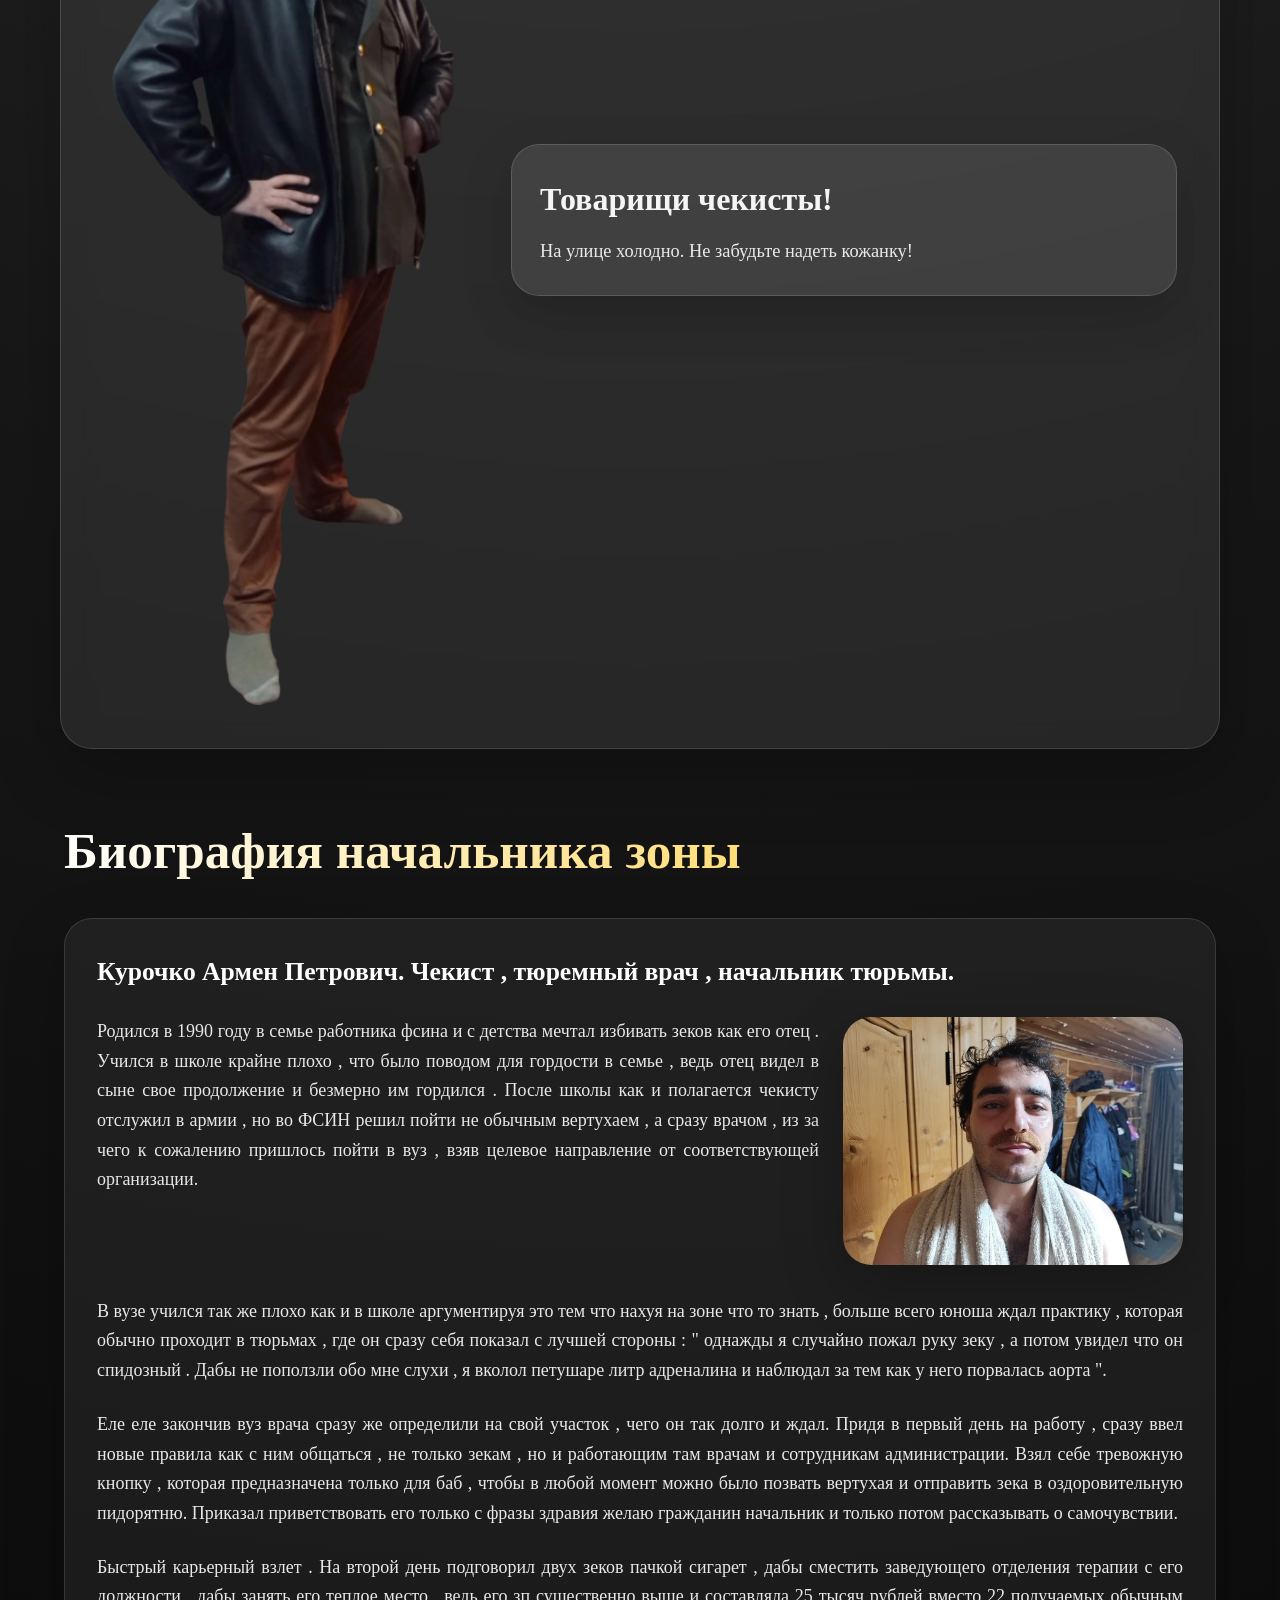
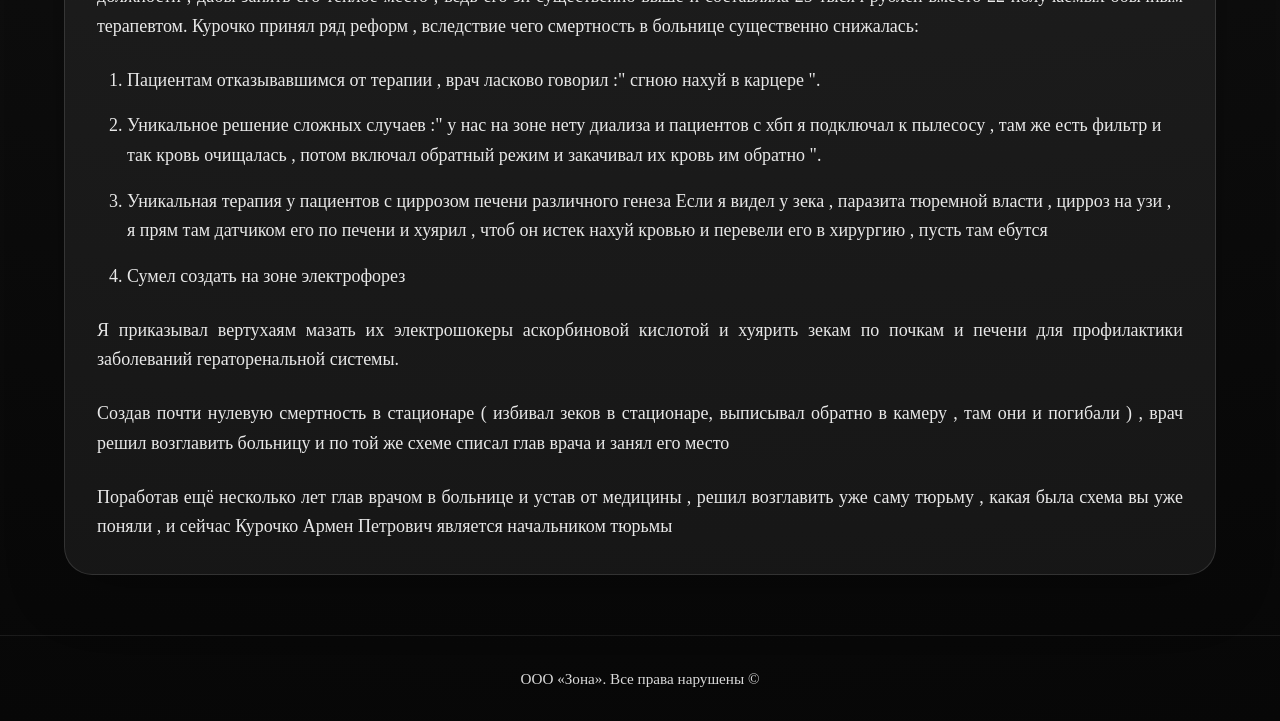
==== commit e14b8c4b: "Add files via upload" ====
--- a/index.html
+++ b/index.html
@@ -25,7 +25,7 @@
                 <ul>
                     <li><a href="./pages/news.html">Новости</a></li>
                     <li><a href="./pages/employee.html">Сотрудники</a></li>
-                    <li><a href="./pages/zeki.html">Зеки</a></li>
+                    <li><a href="./pages/zeki.html">Пидорятня</a></li>
                 </ul>
             </nav>
 
@@ -44,15 +44,25 @@
                         <div class="card-content-subtitle">Начальник зоны</div>
                         <blockquote class="card-content-cit">«Всех сгною!!!»</blockquote>
                     </div> -->
-                    <h1 class="card-title">Добро пожаловать на зону!</h1>
+                    <div class="card-left">
+                        <h1 class="card-title">Добро пожаловать на зону!</h1>
+                        <div class="gimn-container">
+                            <div class="gimn-title">Гимн зоны</div>
+                            <div class="gimn-wrap">
+                                <audio src="./audio/gimn.mp3" class="gimn" controls preload="none">
+                                    Ваш браузер не поддерживает аудио-плеер.
+                                </audio>
+                            </div>
+                        </div>
+                    </div>
                     <div class="video-container">
                         <video src="./video/video.mp4" class="video"></video>
                         <div class="overlay">
                             <button class="video-button">
-                                <img src="./img/play-white.svg" alt="Play" class="btn-icon">
+                                <img src="./img/play-white.svg" alt="Play" class="btn-icon"
+                                    data-play-src="./img/play-white.svg" data-pause-src="./img/pause-white.png">
                             </button>
                         </div>
-
                     </div>
                 </div>
             </section>
--- a/css/main.css
+++ b/css/main.css
@@ -164,6 +164,67 @@
     word-break: break-word;
 }
 
+/* Гимн зоны */
+.gimn-container {
+    display: flex;
+    align-items: center;
+    gap: 18px;
+    margin-top: 18px;
+}
+
+.gimn-title {
+    font-size: clamp(1rem, 1.6vw, 1.2rem);
+    font-weight: 800;
+    color: #fff;
+    background: linear-gradient(120deg, #ffffff, #ffd75f 70%);
+    -webkit-background-clip: text;
+    -webkit-text-fill-color: transparent;
+}
+
+.gimn-wrap {
+    display: flex;
+    align-items: center;
+    justify-content: space-between;
+    width: 340px;
+    max-width: 100%;
+    background: rgba(255, 255, 255, 0.05);
+    border: 1px solid rgba(255, 215, 95, 0.12);
+    border-radius: 12px;
+    padding: 10px 14px;
+    box-shadow: 0 12px 30px rgba(0, 0, 0, 0.28);
+    min-height: 56px;
+    z-index: 4;
+}
+
+.gimn {
+    width: 100%;
+    height: 44px;
+    display: block;
+}
+
+/* small tweaks for WebKit controls (Firefox ignores) */
+audio.gimn::-webkit-media-controls-panel {
+    background: rgba(0, 0, 0, 0.6);
+    border-radius: 8px;
+}
+
+@media (max-width: 700px) {
+    .gimn-container {
+        flex-direction: column;
+        align-items: stretch;
+        gap: 12px;
+        margin-top: 14px;
+    }
+
+    .gimn-wrap {
+        width: 100%;
+    }
+
+    .gimn-title {
+        font-size: 1rem;
+    }
+}
+
 .video-container {
     position: relative;
     border-radius: 28px;
@@ -342,4 +403,31 @@
     .bio-img-container {
         width: 100%;
     }
+
+    .video-container {
+        min-height: 220px;
+        border-radius: 22px;
+    }
+
+    .video-button {
+        width: 64px;
+        height: 64px;
+    }
+
+    .btn-icon {
+        width: 28px;
+    }
+}
+
+.card-left {
+    display: flex;
+    flex-direction: column;
+    gap: 14px;
+    align-items: flex-start;
+}
+
+@media (max-width: 960px) {
+    .card-left {
+        align-items: stretch;
+    }
 }
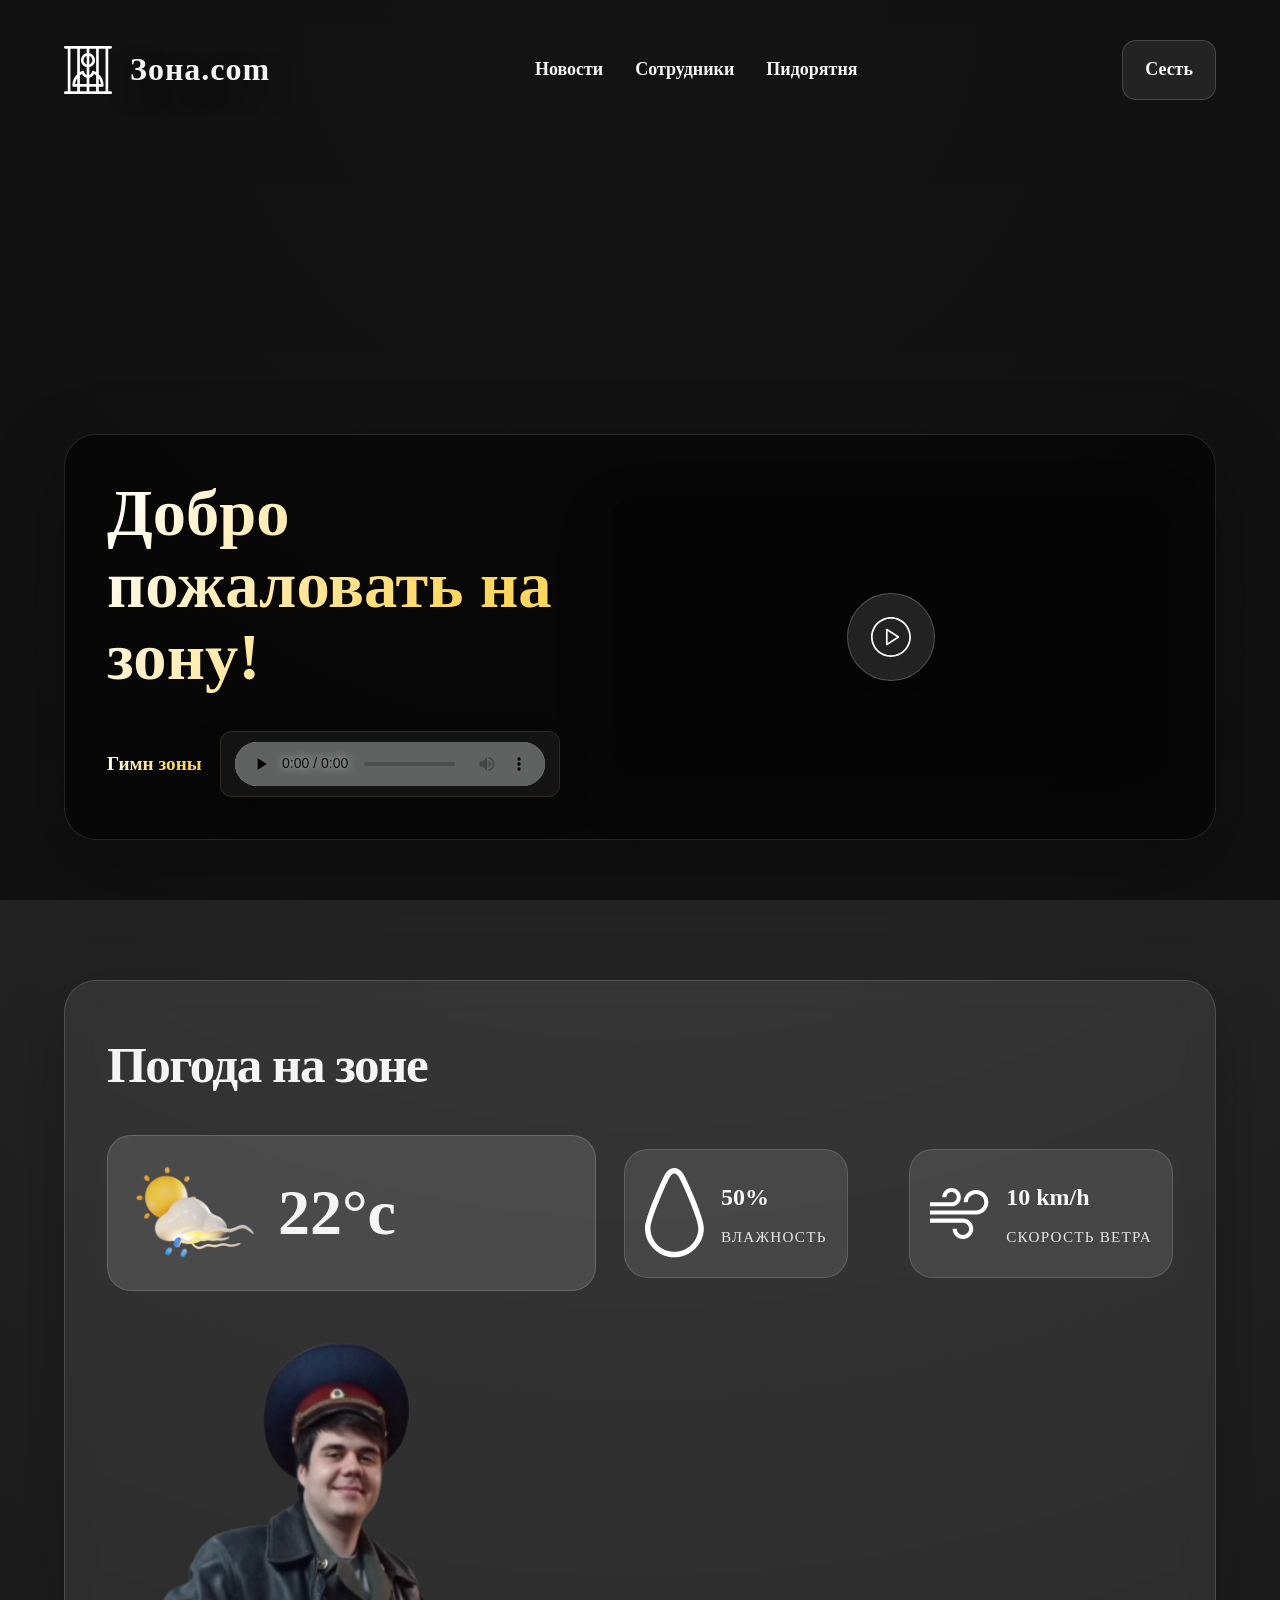
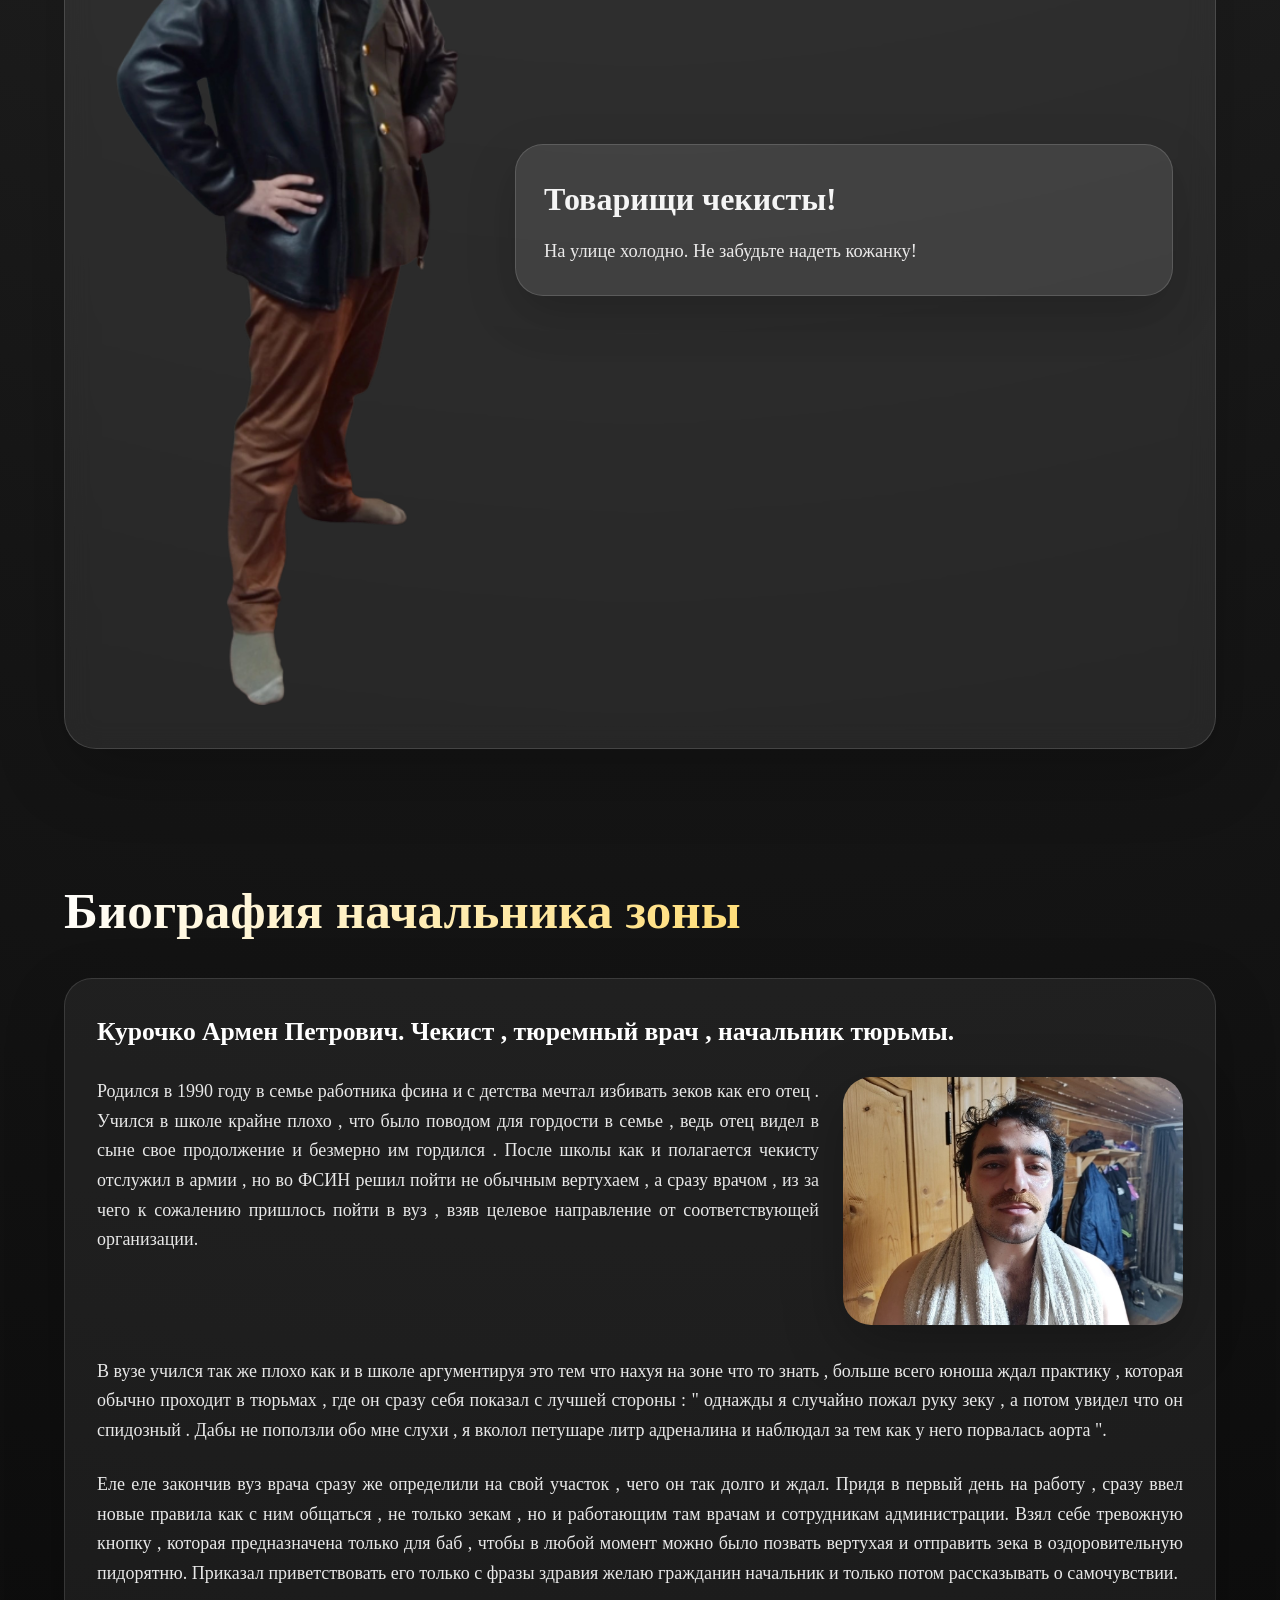
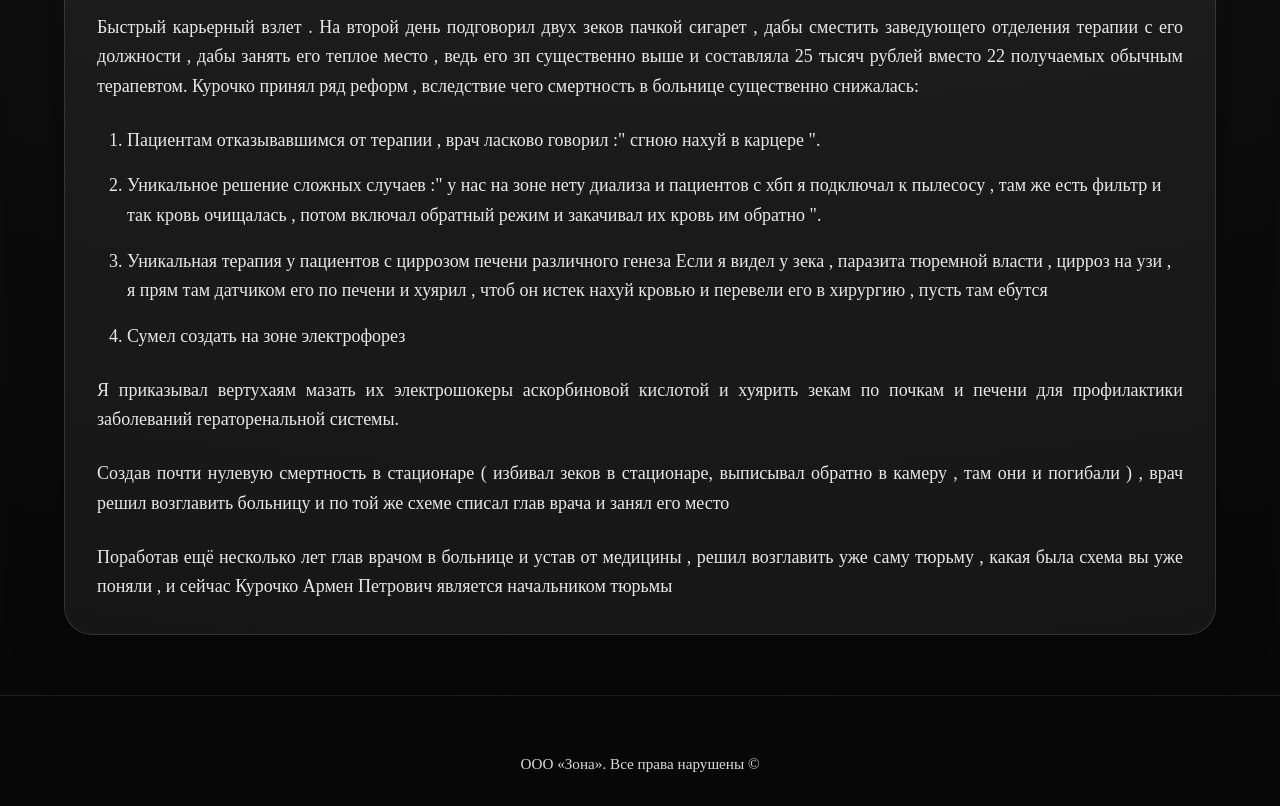
==== commit 696c339f: "Обновление js + новые зеки" ====
--- a/index.html
+++ b/index.html
@@ -11,116 +11,11 @@
 </head>
 
 <body>
-    <header class="header header-h">
-        <div class="header-row">
-            <a href="./index.html">
-                <div class="header-title">
-                    <div class="header-title-img">
-                        <img src="./img/logo.svg" alt="Logo">
-                    </div>
-                    <div class="header-title-text">Зона.com</div>
-                </div>
-            </a>
-            <nav class="header-nav">
-                <ul>
-                    <li><a href="./pages/news.html">Новости</a></li>
-                    <li><a href="./pages/employee.html">Сотрудники</a></li>
-                    <li><a href="./pages/zeki.html">Пидорятня</a></li>
-                </ul>
-            </nav>
+    <header class="header header-h" id="header"></header>
 
-            <a href="./pages/form.html" class="header-btn btn">Сесть</a>
-        </div>
-        <div class="container">
-            <section>
-                <div class="card">
-                    <!-- <div class="card-img">
-                        <img class="img-1" src="./img/boss.jpg" alt="Boss">
-                        <img class="img-2" src="./img/boss-2.jpg" alt="Boss-2">
-                    </div>
+    <main id="home">
 
-                    <div class="card-content">
-                        <div class="card-content-title">Курочко Армен Петрович</div>
-                        <div class="card-content-subtitle">Начальник зоны</div>
-                        <blockquote class="card-content-cit">«Всех сгною!!!»</blockquote>
-                    </div> -->
-                    <div class="card-left">
-                        <h1 class="card-title">Добро пожаловать на зону!</h1>
-                        <div class="gimn-container">
-                            <div class="gimn-title">Гимн зоны</div>
-                            <div class="gimn-wrap">
-                                <audio src="./audio/gimn.mp3" class="gimn" controls preload="none">
-                                    Ваш браузер не поддерживает аудио-плеер.
-                                </audio>
-                            </div>
-                        </div>
-                    </div>
-                    <div class="video-container">
-                        <video src="./video/video.mp4" class="video"></video>
-                        <div class="overlay">
-                            <button class="video-button">
-                                <img src="./img/play-white.svg" alt="Play" class="btn-icon"
-                                    data-play-src="./img/play-white.svg" data-pause-src="./img/pause-white.png">
-                            </button>
-                        </div>
-                    </div>
-                </div>
-            </section>
-        </div>
-
-    </header>
-
-    <main>
-
-        <section class="app">
-
-            <div class="weather">
-                <!-- <form action="" class="form" id="form">
-                        <input type="text" class="form__input" placeholder="Enter city name">
-                        <button class="form__btn">
-                            <img src="./img/weather/search-line.svg" alt="Search">
-                        </button>
-                    </form> -->
-                <h1 class="app-title">Погода на зоне</h1>
-
-                <div class="weather-content">
-
-                    <div class="weather__info">
-                        <img src="./img/weather/drizzle.png" alt="Weather" class="weather__img">
-                        <div class="weather__temp">22°c</div>
-                        <!-- <div class="weather__city">Moscow</div> -->
-                    </div>
-
-                    <div class="weather-details-container">
-                        <div class="weather__details">
-                            <img src="./img/weather/vlaj.svg" alt="" class="details__img">
-                            <div class="weather__info-container">
-                                <div class="details__value" id="humidity">50%</div>
-                                <div class="details__title">Влажность</div>
-                            </div>
-                        </div>
-
-                        <div class="weather__details">
-                            <img src="./img/weather/wind.svg" alt="" class="details__img">
-                            <div class="weather__info-container">
-                                <div class="details__value" id="speed">10 km/h</div>
-                                <div class="details__title">Скорость ветра</div>
-                            </div>
-
-                        </div>
-                    </div>
-                </div>
-
-                <div class="weather-content-bottom">
-                    <img src="./img/weather/koj-cold.png" alt="koj" class="koj">
-                    <div class="weather-message">
-                        <div class="weather-message-hello">Товарищи чекисты!</div>
-                        <div class="weather-message-text">На улице холодно. Не забудьте надеть кожанку!</div>
-                    </div>
-                </div>
-
-
-        </section>
+        <section class="app" id="weather-widget"></section>
 
         <section>
             <div class="container">
@@ -212,8 +107,8 @@
         </div>
     </main>
 
-    <footer class="footer">ООО «Зона». Все права нарушены ©</footer>
-    <script src="./js/main.js"></script>
+    <footer id="footer" class="footer"></footer>
+    <script type="module" src="./js/main1.js"></script>
 </body>
 
 </html>
